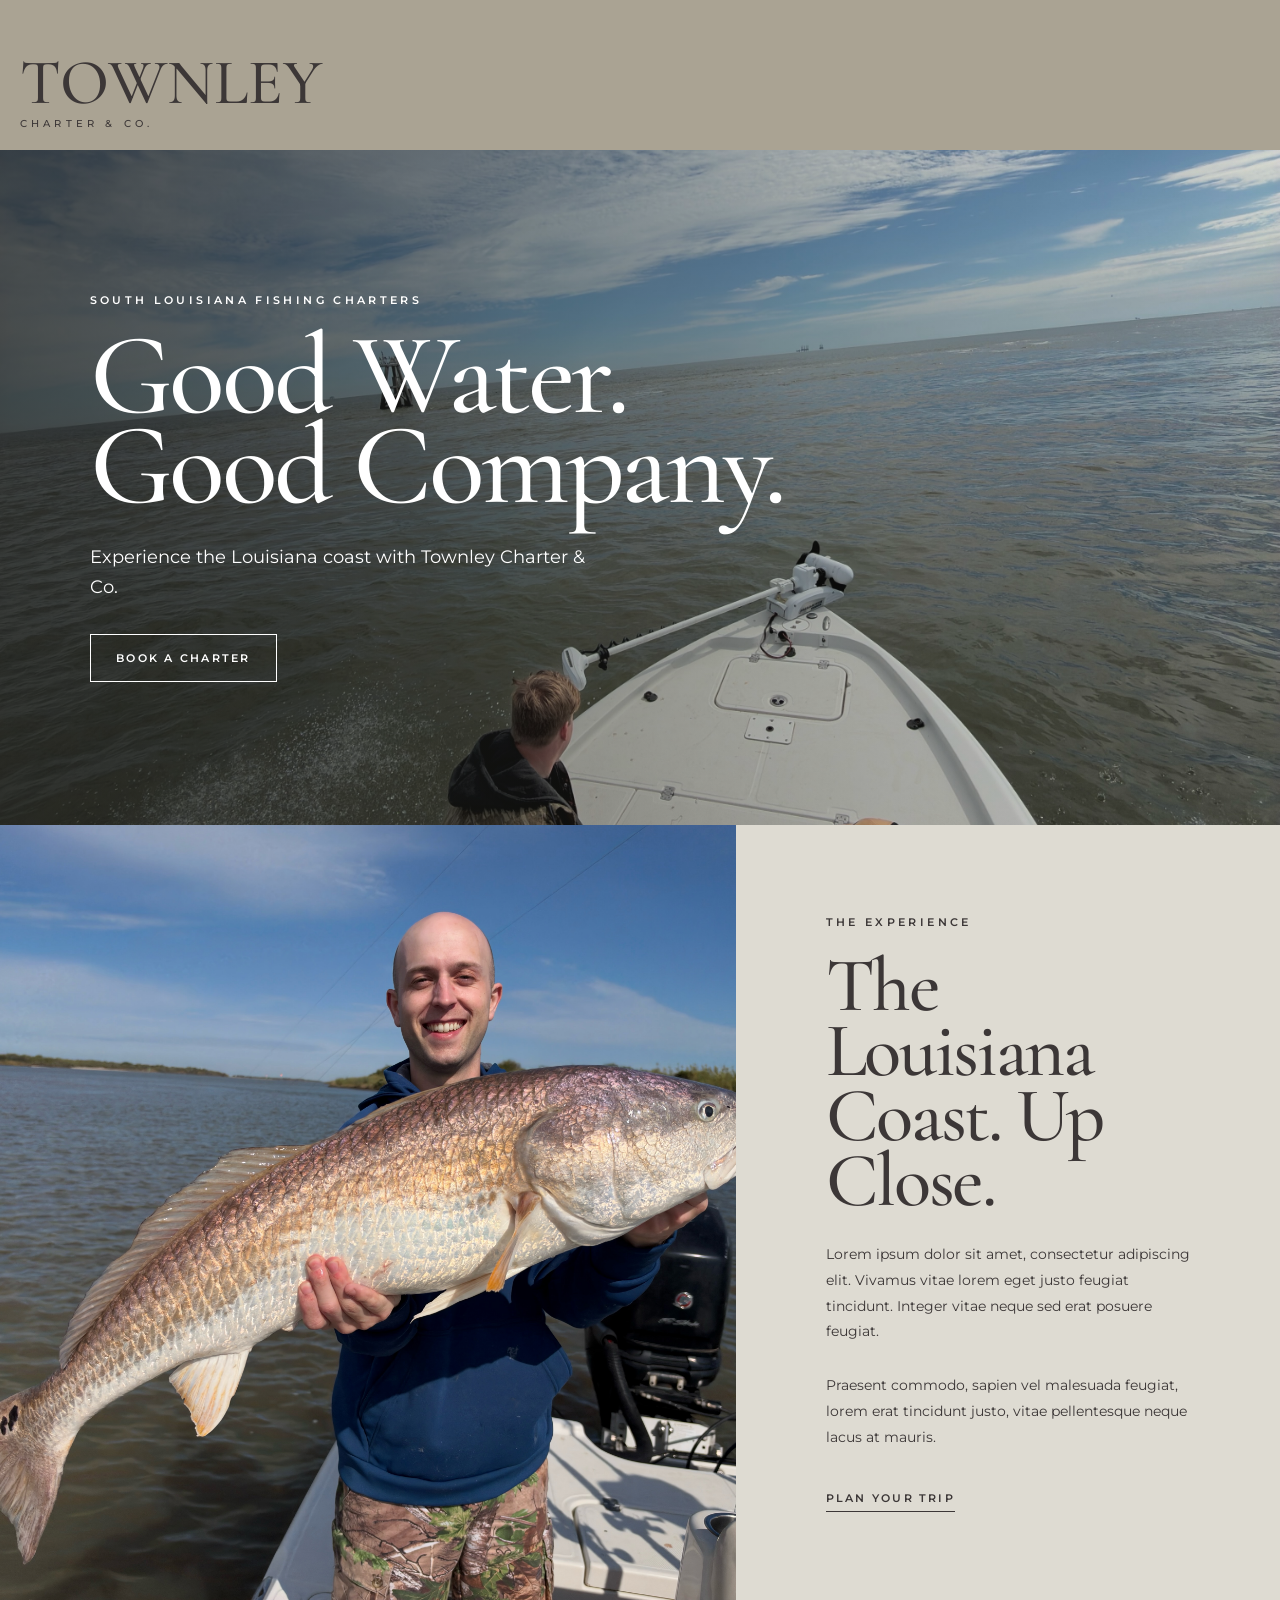
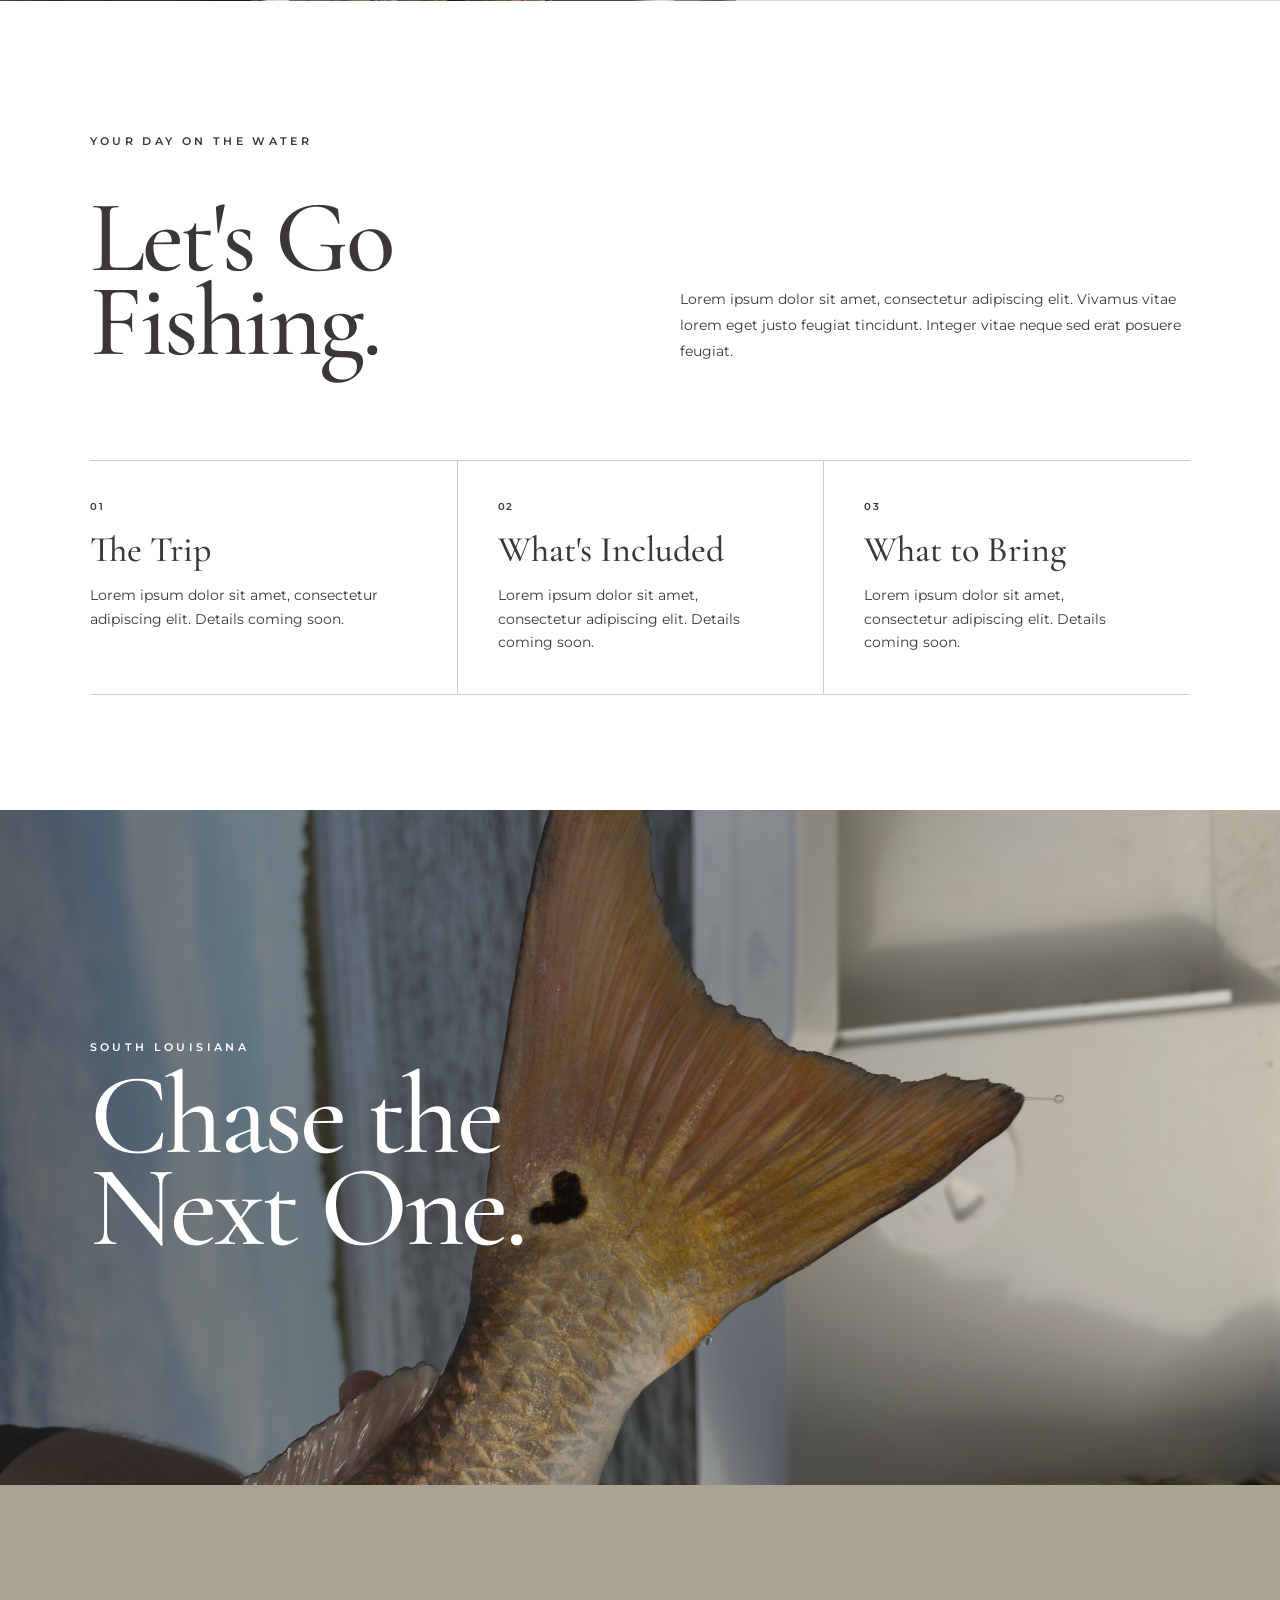
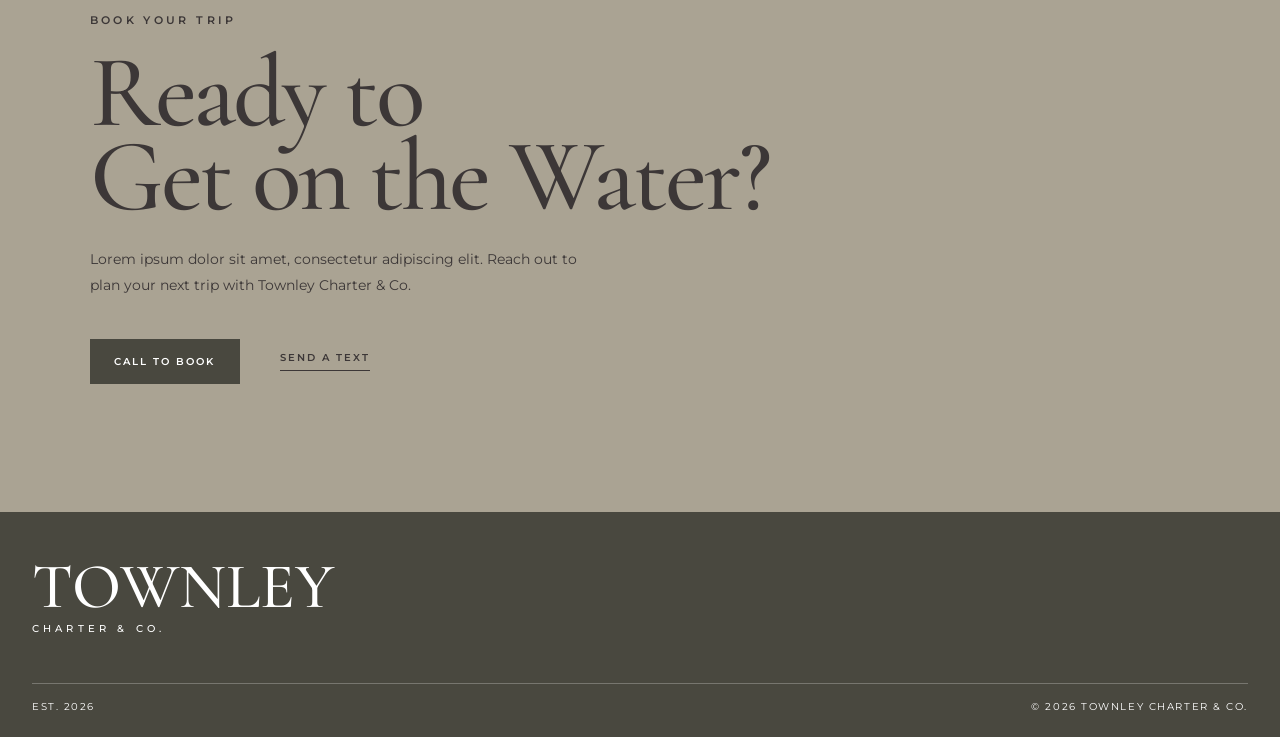
==== index.html @ a5a7e55c "initial commit" ====
<!DOCTYPE html>
<html lang="en">
<head>
    <meta charset="UTF-8">
    <meta name="viewport" content="width=device-width, initial-scale=1.0">

    <link rel="preconnect" href="https://fonts.googleapis.com">
    <link rel="preconnect" href="https://fonts.gstatic.com" crossorigin>

    <link
        href="https://fonts.googleapis.com/css2?family=Cormorant+Garamond:wght@400;500;600&family=Montserrat:wght@400;500;600&display=swap"
        rel="stylesheet"
    >

    <link rel="stylesheet" href="css/style.css">
    <link rel="stylesheet" href="css/mobile.css">

    <link
        rel="stylesheet"
        href="css/desktop.css"
        media="(min-width: 800px)"
    >

    <title>Townley Charters</title>
</head>
<body>
    <header>
    <div class="brand">
        <h1>Townley</h1>
        <p>Charter & Co.</p>
    </div>
</header>
    <main>
        <section id="hero">
            <div class="hero-content">
                <p class="eyebrow">South Louisiana Fishing Charters</p>

                <h2>
                    Good Water.<br>
                    Good Company.
                </h2>

                <p class="hero-text">
                    Experience the Louisiana coast with Townley Charter & Co.
                </p>

                <a href="#contact" class="button">Book a Charter</a>
            </div>
        </section>
        <section id="experience">
            <div class="experience-image">
                <img
                    src="images/aboyandhisfish.JPEG"
                    alt="Large redfish caught aboard a fishing boat"
                >
            </div>

            <div class="experience-content">
                <p class="eyebrow">The Experience</p>

                <h2>
                    The Louisiana<br>
                    Coast. Up Close.
                </h2>

                <p>
                    Lorem ipsum dolor sit amet, consectetur adipiscing elit.
                    Vivamus vitae lorem eget justo feugiat tincidunt. Integer
                    vitae neque sed erat posuere feugiat.
                </p>

                <p>
                    Praesent commodo, sapien vel malesuada feugiat, lorem erat
                    tincidunt justo, vitae pellentesque neque lacus at mauris.
                </p>

                <a href="#contact" class="text-link">
                    Plan Your Trip
                </a>
            </div>
        </section>
        <section id="charter">
            <div class="charter-intro">
                <p class="eyebrow">Your Day on the Water</p>

                <h2>
                    Let's Go<br>
                    Fishing.
                </h2>

                <p>
                    Lorem ipsum dolor sit amet, consectetur adipiscing elit.
                    Vivamus vitae lorem eget justo feugiat tincidunt. Integer
                    vitae neque sed erat posuere feugiat.
                </p>
            </div>

            <div class="charter-details">
                <div class="charter-detail">
                    <span>01</span>
                    <h3>The Trip</h3>
                    <p>
                        Lorem ipsum dolor sit amet, consectetur adipiscing elit.
                        Details coming soon.
                    </p>
                </div>

                <div class="charter-detail">
                    <span>02</span>
                    <h3>What's Included</h3>
                    <p>
                        Lorem ipsum dolor sit amet, consectetur adipiscing elit.
                        Details coming soon.
                    </p>
                </div>

                <div class="charter-detail">
                    <span>03</span>
                    <h3>What to Bring</h3>
                    <p>
                        Lorem ipsum dolor sit amet, consectetur adipiscing elit.
                        Details coming soon.
                    </p>
                </div>
            </div>
        </section>
        <section id="catch">
            <div class="catch-content">
                <p class="eyebrow">South Louisiana</p>

                <h2>
                    Chase the<br>
                    Next One.
                </h2>
            </div>
        </section>
        <section id="contact">
            <div class="contact-content">
                <p class="eyebrow">Book Your Trip</p>

                <h2>
                    Ready to<br>
                    Get on the Water?
                </h2>

                <p>
                    Lorem ipsum dolor sit amet, consectetur adipiscing elit.
                    Reach out to plan your next trip with Townley Charter & Co.
                </p>

                <div class="contact-actions">
                    <a href="tel:+13373683273" class="contact-button">
                        Call to Book
                    </a>

                    <a href="sms:+13373683273" class="contact-link">
                        Send a Text
                    </a>
                </div>
            </div>
        </section>

    </main>
    <footer>
    <div class="footer-brand">
        <h2>Townley</h2>
        <p>Charter & Co.</p>
    </div>

    <div class="footer-bottom">
        <p>Est. 2026</p>
        <p>&copy; 2026 Townley Charter & Co.</p>
    </div>
</footer>
</body>
</html>
---- css/style.css ----
:root {
    --white: #ffffff;
    --black: #3c3737;
    --beige: #aaa393;
    --sand: #dedbd2;
    --brown: #49483f;

    --font-heading: "Cormorant Garamond", serif;
    --font-body: "Montserrat", sans-serif;
}

* {
    margin: 0;
    padding: 0;
    box-sizing: border-box;
}

html {
    scroll-behavior: smooth;
}

body {
    color: var(--black);
    font-family: var(--font-body);

    display: flex;
    flex-direction: column;

    width: 100%;
    min-height: 100vh;
}

h1,
h2,
h3 {
    font-family: var(--font-heading);
}

img {
    display: block;
    max-width: 100%;
}

main {
    flex: 1;
    width: 100%;
}


/* SHARED TYPOGRAPHY */

.eyebrow {
    font-weight: 600;
    text-transform: uppercase;
}

.brand h1,
.footer-brand h2 {
    font-family: var(--font-heading);
    font-weight: 500;
    line-height: 0.85;
    text-transform: uppercase;
}

.brand p,
.footer-brand > p {
    font-family: var(--font-body);
    font-weight: 500;
    text-transform: uppercase;
}


/* SHARED BUTTONS */

.button {
    display: inline-block;

    border: 1px solid var(--white);

    background-color: transparent;
    color: var(--white);

    font-weight: 600;
    text-decoration: none;
    text-transform: uppercase;

    transition:
        background-color 0.2s ease,
        color 0.2s ease,
        transform 0.2s ease;
}

.button:hover {
    background-color: var(--white);
    color: var(--brown);

    transform: translateY(-2px);
}

.text-link {
    display: inline-block;

    border-bottom: 1px solid currentColor;

    color: var(--black);

    font-weight: 600;
    text-decoration: none;
    text-transform: uppercase;

    transition: opacity 0.2s ease;
}

.text-link:hover {
    opacity: 0.55;
}
---- css/mobile.css ----
/* ================================
   HEADER
   ================================ */

header {
    width: 100%;
    height: 120px;

    display: flex;
    align-items: flex-end;
    justify-content: flex-start;

    padding: 1.25rem;

    background-color: var(--beige);
}

.brand h1 {
    font-size: clamp(2.75rem, 14vw, 4rem);
}

.brand p {
    margin-top: 0.4rem;

    font-size: 0.6rem;
    letter-spacing: 0.35em;
}


/* ================================
   HERO
   ================================ */

#hero {
    width: 100%;
    min-height: calc(100svh - 120px);

    display: flex;
    align-items: flex-end;

    padding: 2rem 1.25rem 3rem;

    background:
        linear-gradient(
            0deg,
            rgba(37, 38, 34, 0.78) 0%,
            rgba(37, 38, 34, 0.35) 55%,
            rgba(37, 38, 34, 0.05) 100%
        ),
        url("../images/boatride.JPG");

    background-size: cover;
    background-position: center;

    color: var(--white);
}

.hero-content {
    width: 100%;
    max-width: 38rem;
}

.eyebrow {
    margin-bottom: 1rem;

    font-size: 0.65rem;
    letter-spacing: 0.25em;
}

.hero-content h2 {
    font-size: clamp(3.5rem, 16vw, 5.5rem);
    font-weight: 500;

    line-height: 0.82;
    letter-spacing: -0.03em;
}

.hero-text {
    max-width: 32rem;

    margin-top: 1.5rem;

    font-size: 0.9rem;
    line-height: 1.7;
}

.button {
    margin-top: 1.75rem;

    padding: 1rem 1.4rem;

    font-size: 0.65rem;
    letter-spacing: 0.2em;
}


/* ================================
   EXPERIENCE
   ================================ */

#experience {
    display: grid;
    grid-template-columns: 1fr;

    width: 100%;

    background-color: var(--sand);
}

.experience-image {
    width: 100%;
    height: 60svh;

    min-height: 400px;
    max-height: 650px;

    overflow: hidden;
}

.experience-image img {
    width: 100%;
    height: 100%;

    object-fit: cover;
    object-position: center;
}

.experience-content {
    padding: 4rem 1.25rem 5rem;
}

.experience-content .eyebrow {
    margin-bottom: 1.25rem;
}

.experience-content h2 {
    font-size: clamp(3.2rem, 14vw, 4.75rem);
    font-weight: 500;

    line-height: 0.85;
    letter-spacing: -0.03em;
}

.experience-content > p:not(.eyebrow) {
    max-width: 34rem;

    margin-top: 1.5rem;

    font-size: 0.9rem;
    line-height: 1.8;
}

.text-link {
    margin-top: 2rem;
    padding-bottom: 0.35rem;

    font-size: 0.65rem;
    letter-spacing: 0.2em;
}


/* ================================
   FOOTER
   ================================ */

footer {
    width: 100%;

    padding: 3rem 1.25rem 1.5rem;

    background-color: var(--brown);
    color: var(--white);
}

.footer-brand {
    margin-bottom: 3rem;
}

.footer-brand h2 {
    font-size: clamp(2.75rem, 14vw, 4rem);
}

.footer-brand > p {
    margin-top: 0.5rem;

    font-size: 0.6rem;
    letter-spacing: 0.35em;
}

.footer-bottom {
    display: flex;
    flex-direction: column;
    align-items: flex-start;

    gap: 0.75rem;

    padding-top: 1rem;

    border-top: 1px solid rgba(255, 255, 255, 0.25);

    font-size: 0.6rem;
    letter-spacing: 0.15em;
    text-transform: uppercase;
}


/* ================================
   CHARTER
   ================================ */

#charter {
    width: 100%;

    padding: 5rem 1.25rem;

    background-color: var(--white);
}

.charter-intro {
    margin-bottom: 4rem;
}

.charter-intro h2 {
    font-size: clamp(3.75rem, 16vw, 5.5rem);
    font-weight: 500;

    line-height: 0.82;
    letter-spacing: -0.03em;
}

.charter-intro > p:not(.eyebrow) {
    max-width: 34rem;

    margin-top: 1.75rem;

    font-size: 0.9rem;
    line-height: 1.8;
}

.charter-details {
    border-top: 1px solid rgba(60, 55, 55, 0.25);
}

.charter-detail {
    padding: 2rem 0;

    border-bottom: 1px solid rgba(60, 55, 55, 0.25);
}

.charter-detail span {
    display: block;

    margin-bottom: 1.25rem;

    font-size: 0.6rem;
    font-weight: 600;
    letter-spacing: 0.2em;
}

.charter-detail h3 {
    font-size: 2.25rem;
    font-weight: 500;
    line-height: 1;
}

.charter-detail p {
    max-width: 32rem;

    margin-top: 1rem;

    font-size: 0.85rem;
    line-height: 1.7;
}

/* ================================
   CATCH
   ================================ */

#catch {
    position: relative;

    width: 100%;
    min-height: 80svh;

    display: flex;
    align-items: flex-end;

    padding: 3rem 1.25rem;

    background:
        linear-gradient(
            0deg,
            rgba(37, 38, 34, 0.75) 0%,
            rgba(37, 38, 34, 0.25) 55%,
            rgba(37, 38, 34, 0.05) 100%
        ),
        url("../images/fishtail.png");

    background-size: cover;
    background-position: center;

    color: var(--white);
}

.catch-content {
    position: relative;
    z-index: 1;

    width: 100%;
}

.catch-content .eyebrow {
    margin-bottom: 1rem;
}

.catch-content h2 {
    font-size: clamp(3.75rem, 17vw, 5.5rem);
    font-weight: 500;

    line-height: 0.8;
    letter-spacing: -0.03em;
}


/* ================================
   CONTACT
   ================================ */

#contact {
    width: 100%;

    padding: 6rem 1.25rem;

    background-color: var(--beige);
}

.contact-content {
    max-width: 38rem;
}

.contact-content h2 {
    font-size: clamp(3.75rem, 16vw, 5.5rem);
    font-weight: 500;

    line-height: 0.82;
    letter-spacing: -0.03em;
}

.contact-content > p:not(.eyebrow) {
    max-width: 32rem;

    margin-top: 1.75rem;

    font-size: 0.9rem;
    line-height: 1.8;
}

.contact-actions {
    display: flex;
    flex-direction: column;
    align-items: flex-start;

    gap: 1.5rem;

    margin-top: 2.5rem;
}

.contact-button {
    display: inline-block;

    padding: 1rem 1.5rem;

    background-color: var(--brown);
    color: var(--white);

    font-size: 0.65rem;
    font-weight: 600;
    letter-spacing: 0.2em;

    text-decoration: none;
    text-transform: uppercase;
}

.contact-link {
    padding-bottom: 0.35rem;

    border-bottom: 1px solid currentColor;

    color: var(--black);

    font-size: 0.65rem;
    font-weight: 600;
    letter-spacing: 0.2em;

    text-decoration: none;
    text-transform: uppercase;
}
---- css/desktop.css ----
/* ================================
   HEADER
   ================================ */

header {
    height: 150px;
    padding: 20px;
}

.brand h1 {
    font-size: clamp(3rem, 5vw, 4.5rem);
}

.brand p {
    font-size: 0.65rem;
    letter-spacing: 0.4em;
}


/* ================================
   HERO
   ================================ */

#hero {
    min-height: 75vh;

    align-items: center;

    padding:
        clamp(3rem, 8vw, 8rem)
        clamp(1.5rem, 7vw, 7rem);

    background:
        linear-gradient(
            90deg,
            rgba(37, 38, 34, 0.68) 0%,
            rgba(37, 38, 34, 0.38) 45%,
            rgba(37, 38, 34, 0.08) 100%
        ),
        url("../images/boatride.JPG");

    background-size: cover;
    background-position: center 55%;
}

.hero-content {
    max-width: 850px;
}

.eyebrow {
    margin-bottom: 1.5rem;

    font-size: 0.7rem;
    letter-spacing: 0.3em;
}

.hero-content h2 {
    max-width: 850px;

    font-size: clamp(4rem, 9vw, 8rem);
    line-height: 0.78;
}

.hero-text {
    max-width: 500px;

    margin-top: 2rem;

    font-size: clamp(0.9rem, 1.5vw, 1.1rem);
}

.button {
    margin-top: 2rem;

    padding: 1rem 1.6rem;

    font-size: 0.7rem;
}


/* ================================
   EXPERIENCE
   ================================ */

#experience {
    grid-template-columns: 1.15fr 0.85fr;

    min-height: 650px;
}

.experience-image {
    height: auto;
    min-height: 650px;
    max-height: none;
}

.experience-content {
    display: flex;
    flex-direction: column;
    justify-content: center;
    align-items: flex-start;

    padding: clamp(3rem, 7vw, 7rem);
}

.experience-content .eyebrow {
    margin-bottom: 1.5rem;
}

.experience-content h2 {
    font-size: clamp(3.5rem, 6vw, 6rem);
}

.experience-content > p:not(.eyebrow) {
    max-width: 500px;

    margin-top: 1.75rem;

    font-size: 0.9rem;
}

.text-link {
    margin-top: 2.5rem;

    font-size: 0.7rem;
}


/* ================================
   FOOTER
   ================================ */

footer {
    padding: 3rem 2rem 1.5rem;
}

.footer-brand h2 {
    font-size: clamp(2.5rem, 5vw, 4rem);
}

.footer-brand > p {
    font-size: 0.65rem;
    letter-spacing: 0.4em;
}

.footer-bottom {
    flex-direction: row;
    justify-content: space-between;
    align-items: center;

    font-size: 0.65rem;
}


/* ================================
   CHARTER
   ================================ */

#charter {
    padding:
        clamp(5rem, 9vw, 9rem)
        clamp(3rem, 7vw, 7rem);
}

.charter-intro {
    display: grid;
    grid-template-columns: 1fr 1fr;
    gap: 5rem;

    align-items: end;

    margin-bottom: 6rem;
}

.charter-intro .eyebrow {
    grid-column: 1 / -1;
    margin-bottom: -2rem;
}

.charter-intro h2 {
    font-size: clamp(5rem, 8vw, 8rem);
}

.charter-intro > p:not(.eyebrow) {
    margin-top: 0;
}

.charter-details {
    display: grid;
    grid-template-columns: repeat(3, 1fr);
}

.charter-detail {
    padding: 2.5rem;
    border-bottom: 1px solid rgba(60, 55, 55, 0.25);
}

.charter-detail:first-child {
    padding-left: 0;
}

.charter-detail + .charter-detail {
    border-left: 1px solid rgba(60, 55, 55, 0.25);
}


/* ================================
   CATCH
   ================================ */

#catch {
    min-height: 75vh;

    align-items: center;

    padding:
        clamp(4rem, 8vw, 8rem)
        clamp(3rem, 7vw, 7rem);

    background:
        linear-gradient(
            90deg,
            rgba(37, 38, 34, 0.65) 0%,
            rgba(37, 38, 34, 0.25) 50%,
            rgba(37, 38, 34, 0.05) 100%
        ),
        url("../images/fishtail.png");

    background-size: cover;
    background-position: center;
}

.catch-content {
    max-width: 900px;
}

.catch-content h2 {
    font-size: clamp(5rem, 9vw, 8rem);
}


/* ================================
   CONTACT
   ================================ */

#contact {
    padding:
       clamp(6rem, 10vw, 10rem)
        clamp(3rem, 7vw, 7rem);
}

.contact-content {
    max-width: 900px;
}

.contact-content h2 {
    font-size: clamp(5rem, 8vw, 8rem);
}

.contact-actions {
    flex-direction: row;
    align-items: center;

    gap: 2.5rem;
}
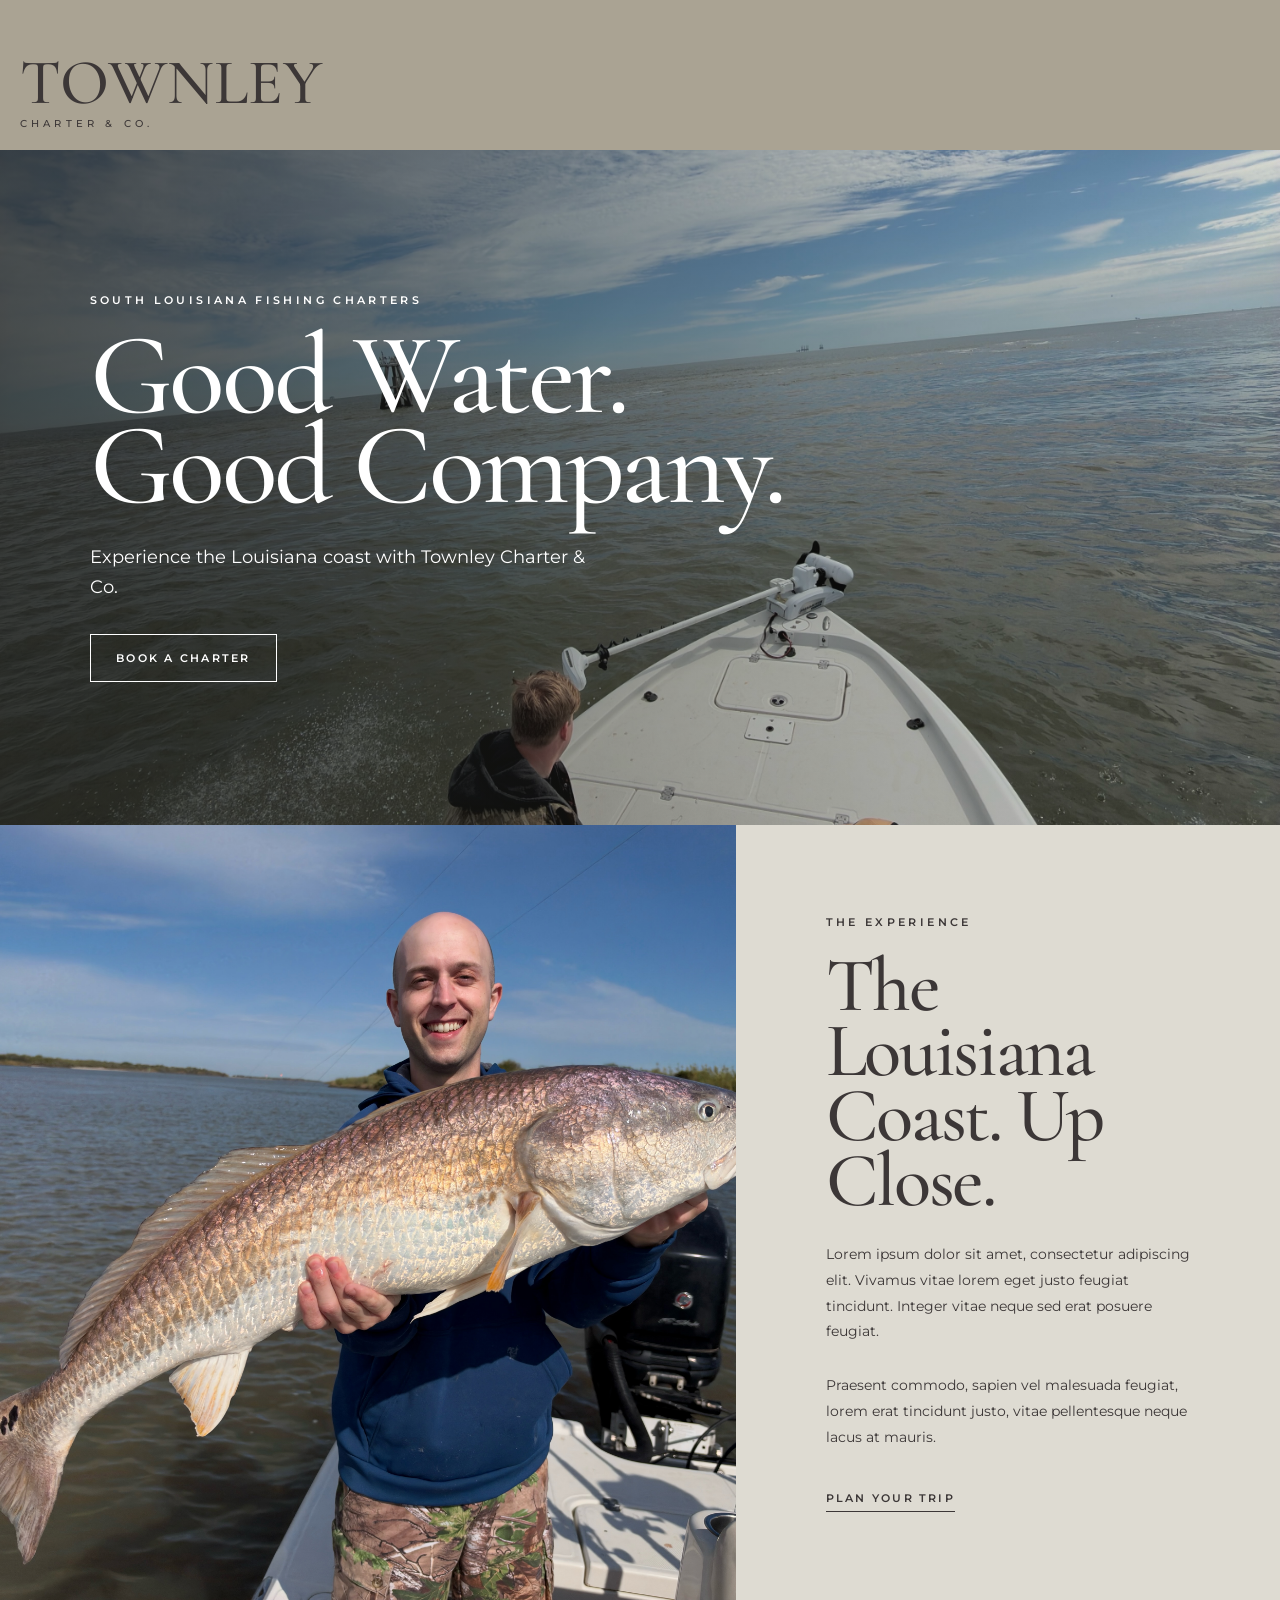
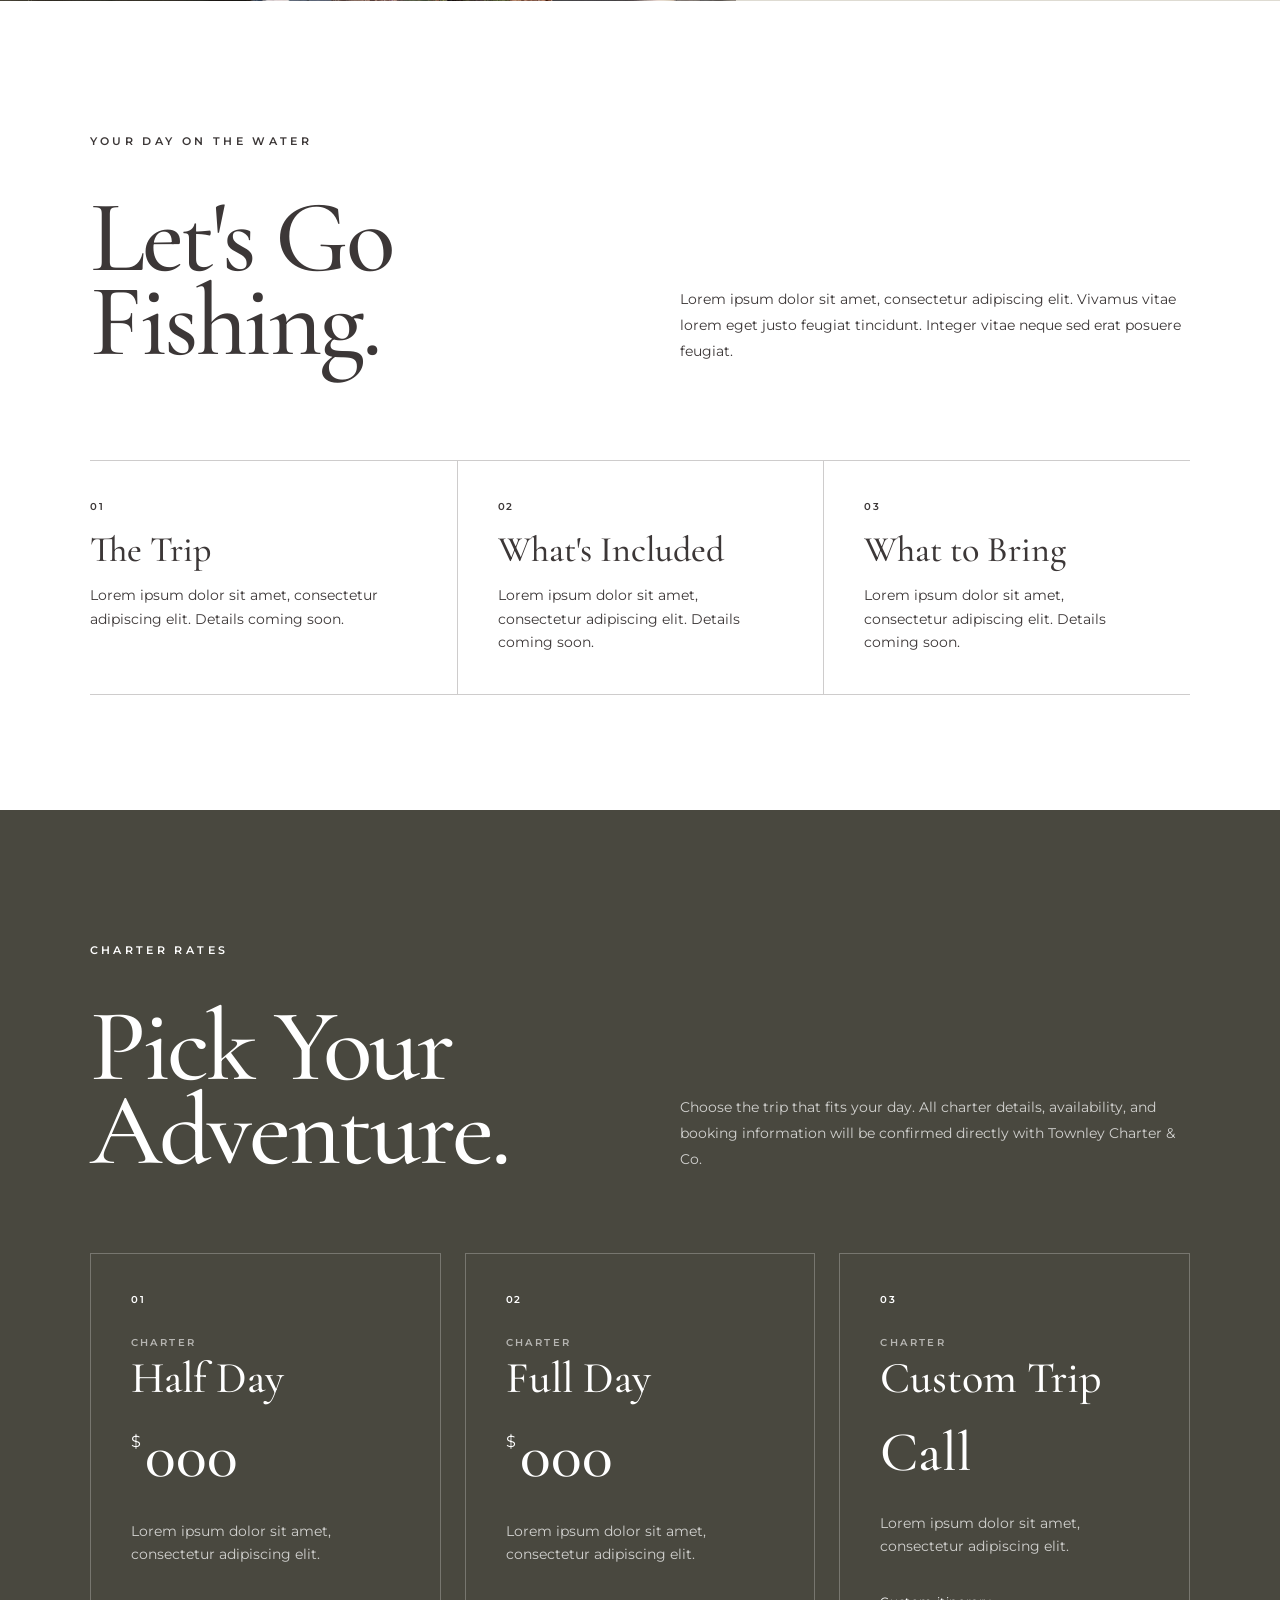
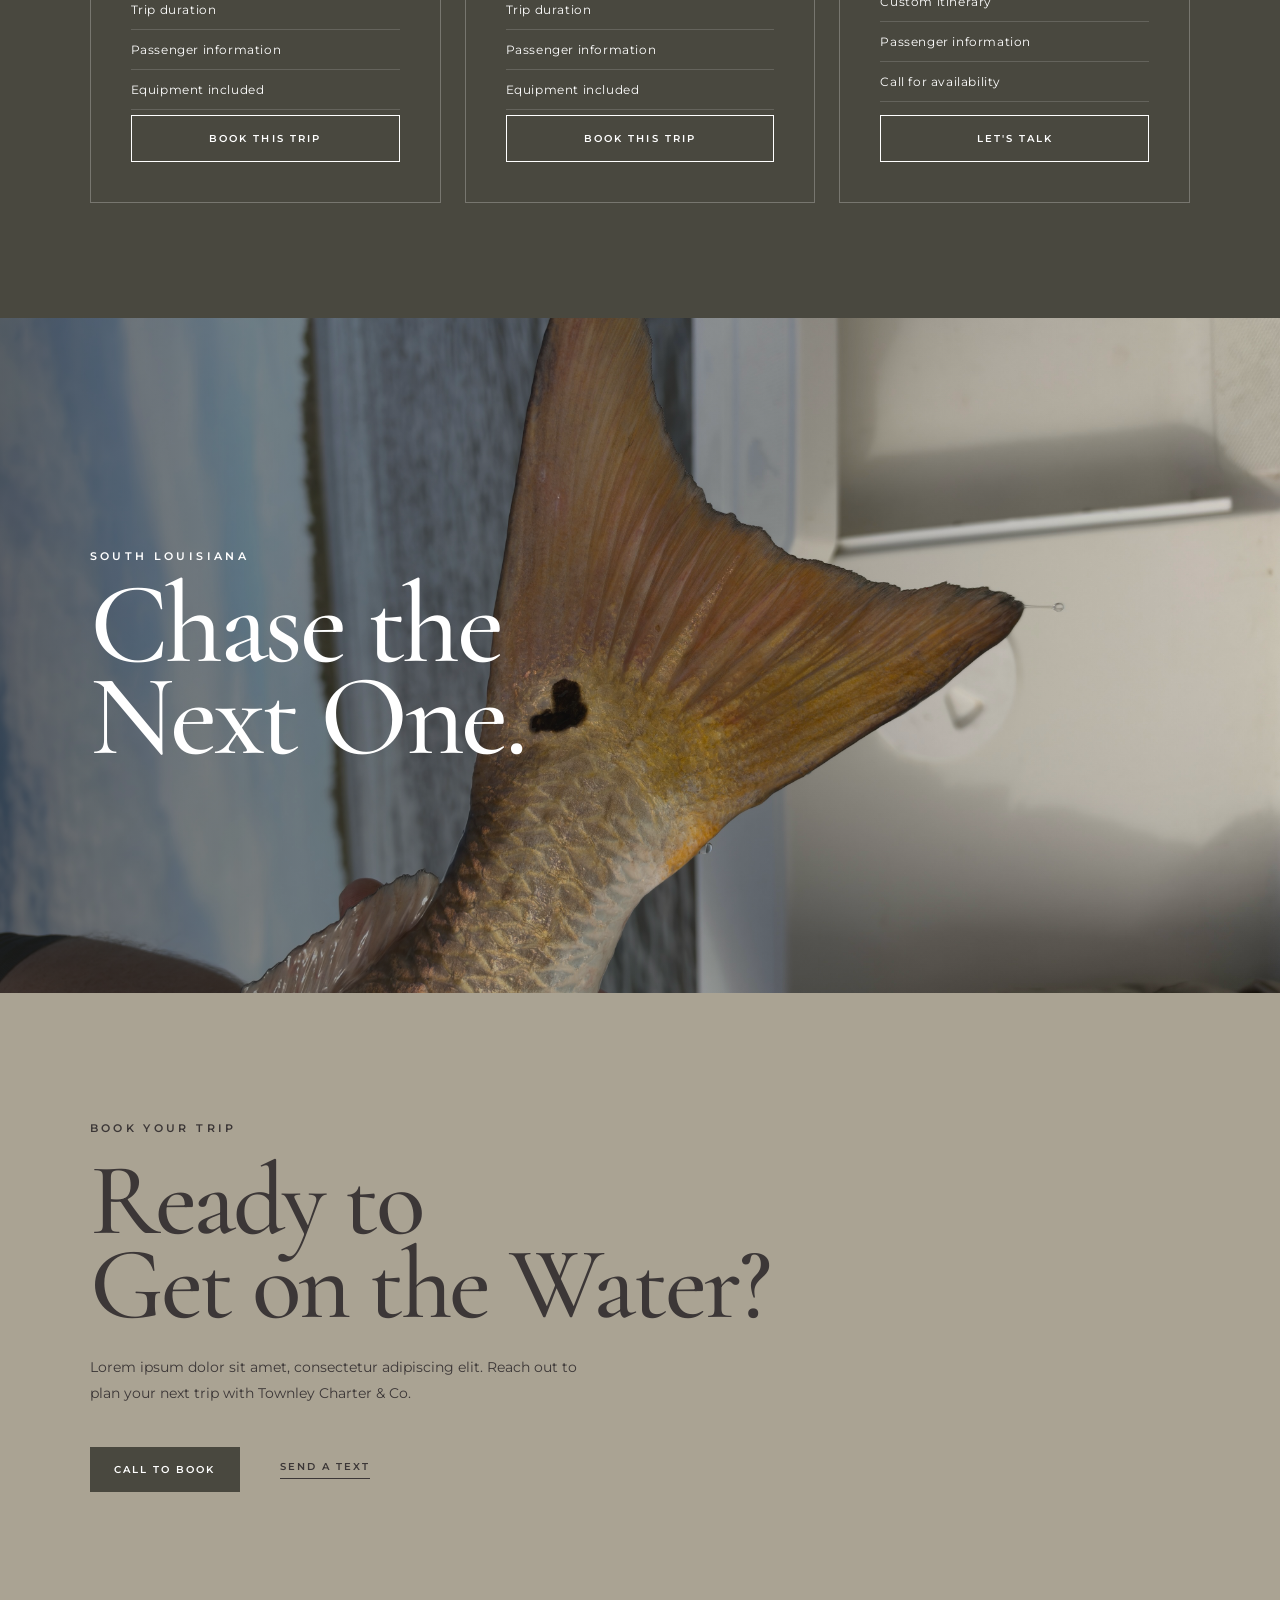
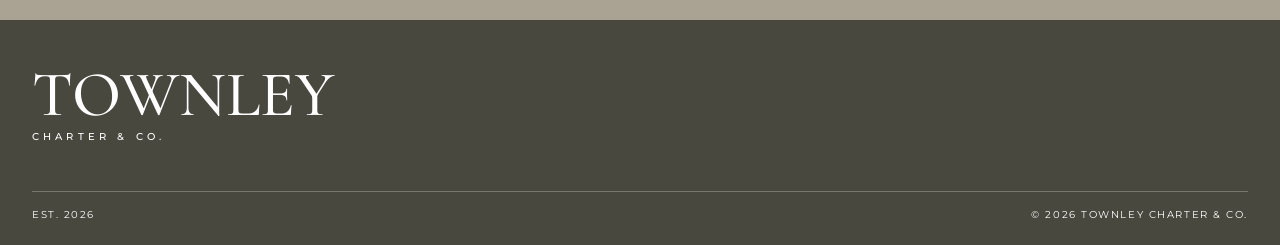
==== commit 6992d56c: "added pricing cards" ====
--- a/index.html
+++ b/index.html
@@ -124,6 +124,112 @@
                 </div>
             </div>
         </section>
+        <section id="pricing">
+            <div class="pricing-header">
+                <p class="eyebrow">Charter Rates</p>
+
+                <h2>
+                    Pick Your<br>
+                    Adventure.
+                </h2>
+
+                <p>
+                    Choose the trip that fits your day. All charter details,
+                    availability, and booking information will be confirmed
+                    directly with Townley Charter & Co.
+                </p>
+            </div>
+
+            <div class="pricing-grid">
+
+                <article class="price-card">
+                    <div class="price-card-top">
+                        <span class="price-number">01</span>
+                        <p class="price-label">Charter</p>
+
+                        <h3>Half Day</h3>
+
+                        <div class="price">
+                            <span class="price-dollar">$</span>
+                            <span class="price-amount">000</span>
+                        </div>
+                    </div>
+
+                    <div class="price-details">
+                        <p>Lorem ipsum dolor sit amet, consectetur adipiscing elit.</p>
+
+                        <ul>
+                            <li>Trip duration</li>
+                            <li>Passenger information</li>
+                            <li>Equipment included</li>
+                        </ul>
+
+                        <a href="#contact" class="price-button">
+                            Book This Trip
+                        </a>
+                    </div>
+                </article>
+
+
+                <article class="price-card featured">
+                    <div class="price-card-top">
+                        <span class="price-number">02</span>
+                        <p class="price-label">Charter</p>
+
+                        <h3>Full Day</h3>
+
+                        <div class="price">
+                            <span class="price-dollar">$</span>
+                            <span class="price-amount">000</span>
+                        </div>
+                    </div>
+
+                    <div class="price-details">
+                        <p>Lorem ipsum dolor sit amet, consectetur adipiscing elit.</p>
+
+                        <ul>
+                            <li>Trip duration</li>
+                            <li>Passenger information</li>
+                            <li>Equipment included</li>
+                        </ul>
+
+                        <a href="#contact" class="price-button">
+                            Book This Trip
+                        </a>
+                    </div>
+                </article>
+
+
+                <article class="price-card">
+                    <div class="price-card-top">
+                        <span class="price-number">03</span>
+                        <p class="price-label">Charter</p>
+
+                        <h3>Custom Trip</h3>
+
+                        <div class="price">
+                            <span class="price-amount price-text">Call</span>
+                        </div>
+                    </div>
+
+                    <div class="price-details">
+                        <p>Lorem ipsum dolor sit amet, consectetur adipiscing elit.</p>
+
+                        <ul>
+                            <li>Custom itinerary</li>
+                            <li>Passenger information</li>
+                            <li>Call for availability</li>
+                        </ul>
+
+                        <a href="#contact" class="price-button">
+                            Let's Talk
+                        </a>
+                    </div>
+                </article>
+
+            </div>
+        </section>
+        
         <section id="catch">
             <div class="catch-content">
                 <p class="eyebrow">South Louisiana</p>
--- a/css/mobile.css
+++ b/css/mobile.css
@@ -394,4 +394,174 @@
 
     text-decoration: none;
     text-transform: uppercase;
+}
+
+
+/* ================================
+   PRICING
+   ================================ */
+
+#pricing {
+    width: 100%;
+    padding: 5rem 1.25rem;
+
+    background-color: var(--brown);
+    color: var(--white);
+}
+
+.pricing-header {
+    margin-bottom: 3rem;
+}
+
+.pricing-header h2 {
+    font-size: clamp(3.5rem, 16vw, 5.5rem);
+    font-weight: 500;
+
+    line-height: 0.82;
+    letter-spacing: -0.03em;
+}
+
+.pricing-header > p:not(.eyebrow) {
+    max-width: 34rem;
+
+    margin-top: 1.5rem;
+
+    font-size: 0.9rem;
+    line-height: 1.8;
+
+    color: rgba(255, 255, 255, 0.75);
+}
+
+
+/* GRID */
+
+.pricing-grid {
+    display: grid;
+    grid-template-columns: 1fr;
+
+    gap: 1rem;
+}
+
+
+/* CARD */
+
+.price-card {
+    display: flex;
+    flex-direction: column;
+
+    padding: 2rem;
+
+    border: 1px solid rgba(255, 255, 255, 0.25);
+}
+
+.price-number {
+    display: block;
+
+    margin-bottom: 2rem;
+
+    font-size: 0.6rem;
+    font-weight: 600;
+    letter-spacing: 0.2em;
+}
+
+.price-label {
+    margin-bottom: 0.5rem;
+
+    font-size: 0.6rem;
+    font-weight: 600;
+    letter-spacing: 0.25em;
+
+    text-transform: uppercase;
+
+    color: rgba(255, 255, 255, 0.6);
+}
+
+.price-card h3 {
+    font-size: 2.75rem;
+    font-weight: 500;
+    line-height: 1;
+}
+
+
+/* PRICE */
+
+.price {
+    display: flex;
+    align-items: flex-start;
+
+    margin-top: 1.5rem;
+}
+
+.price-dollar {
+    margin-top: 0.5rem;
+    margin-right: 0.25rem;
+
+    font-size: 1rem;
+}
+
+.price-amount {
+    font-family: var(--font-heading);
+    font-size: 4rem;
+    font-weight: 500;
+    line-height: 1;
+}
+
+.price-text {
+    font-size: 3.5rem;
+}
+
+
+/* DESCRIPTION */
+
+.price-details {
+    margin-top: 2rem;
+}
+
+.price-details > p {
+    font-size: 0.85rem;
+    line-height: 1.7;
+
+    color: rgba(255, 255, 255, 0.75);
+}
+
+.price-details ul {
+    margin-top: 1.5rem;
+
+    list-style: none;
+}
+
+.price-details li {
+    padding: 0.75rem 0;
+
+    border-bottom: 1px solid rgba(255, 255, 255, 0.15);
+
+    font-size: 0.75rem;
+    letter-spacing: 0.05em;
+}
+
+
+/* BUTTON */
+
+.price-button {
+    display: block;
+
+    margin-top: 2rem;
+    padding: 1rem;
+
+    border: 1px solid var(--white);
+
+    color: var(--white);
+
+    font-size: 0.65rem;
+    font-weight: 600;
+    letter-spacing: 0.2em;
+
+    text-align: center;
+    text-decoration: none;
+    text-transform: uppercase;
+}
+
+.price-button:hover {
+    background-color: var(--white);
+    color: var(--brown);
 }
--- a/css/desktop.css
+++ b/css/desktop.css
@@ -262,4 +262,64 @@
     align-items: center;
 
     gap: 2.5rem;
+}
+
+
+
+/* ================================
+   PRICING
+   ================================ */
+
+#pricing {
+    padding:
+        clamp(6rem, 9vw, 9rem)
+        clamp(3rem, 7vw, 7rem);
+}
+
+.pricing-header {
+    display: grid;
+    grid-template-columns: 1fr 1fr;
+
+    gap: 5rem;
+    align-items: end;
+
+    margin-bottom: 5rem;
+}
+
+.pricing-header .eyebrow {
+    grid-column: 1 / -1;
+
+    margin-bottom: -2rem;
+}
+
+.pricing-header h2 {
+    font-size: clamp(5rem, 8vw, 8rem);
+}
+
+.pricing-header > p:not(.eyebrow) {
+    margin-top: 0;
+}
+
+.pricing-grid {
+    grid-template-columns: repeat(3, 1fr);
+
+    gap: 1.5rem;
+}
+
+.price-card {
+    min-height: 550px;
+
+    padding: 2.5rem;
+}
+
+.price-details {
+    display: flex;
+    flex-direction: column;
+
+    flex: 1;
+}
+
+.price-button {
+    margin-top: auto;
+    padding: 1rem 1.5rem;
 }
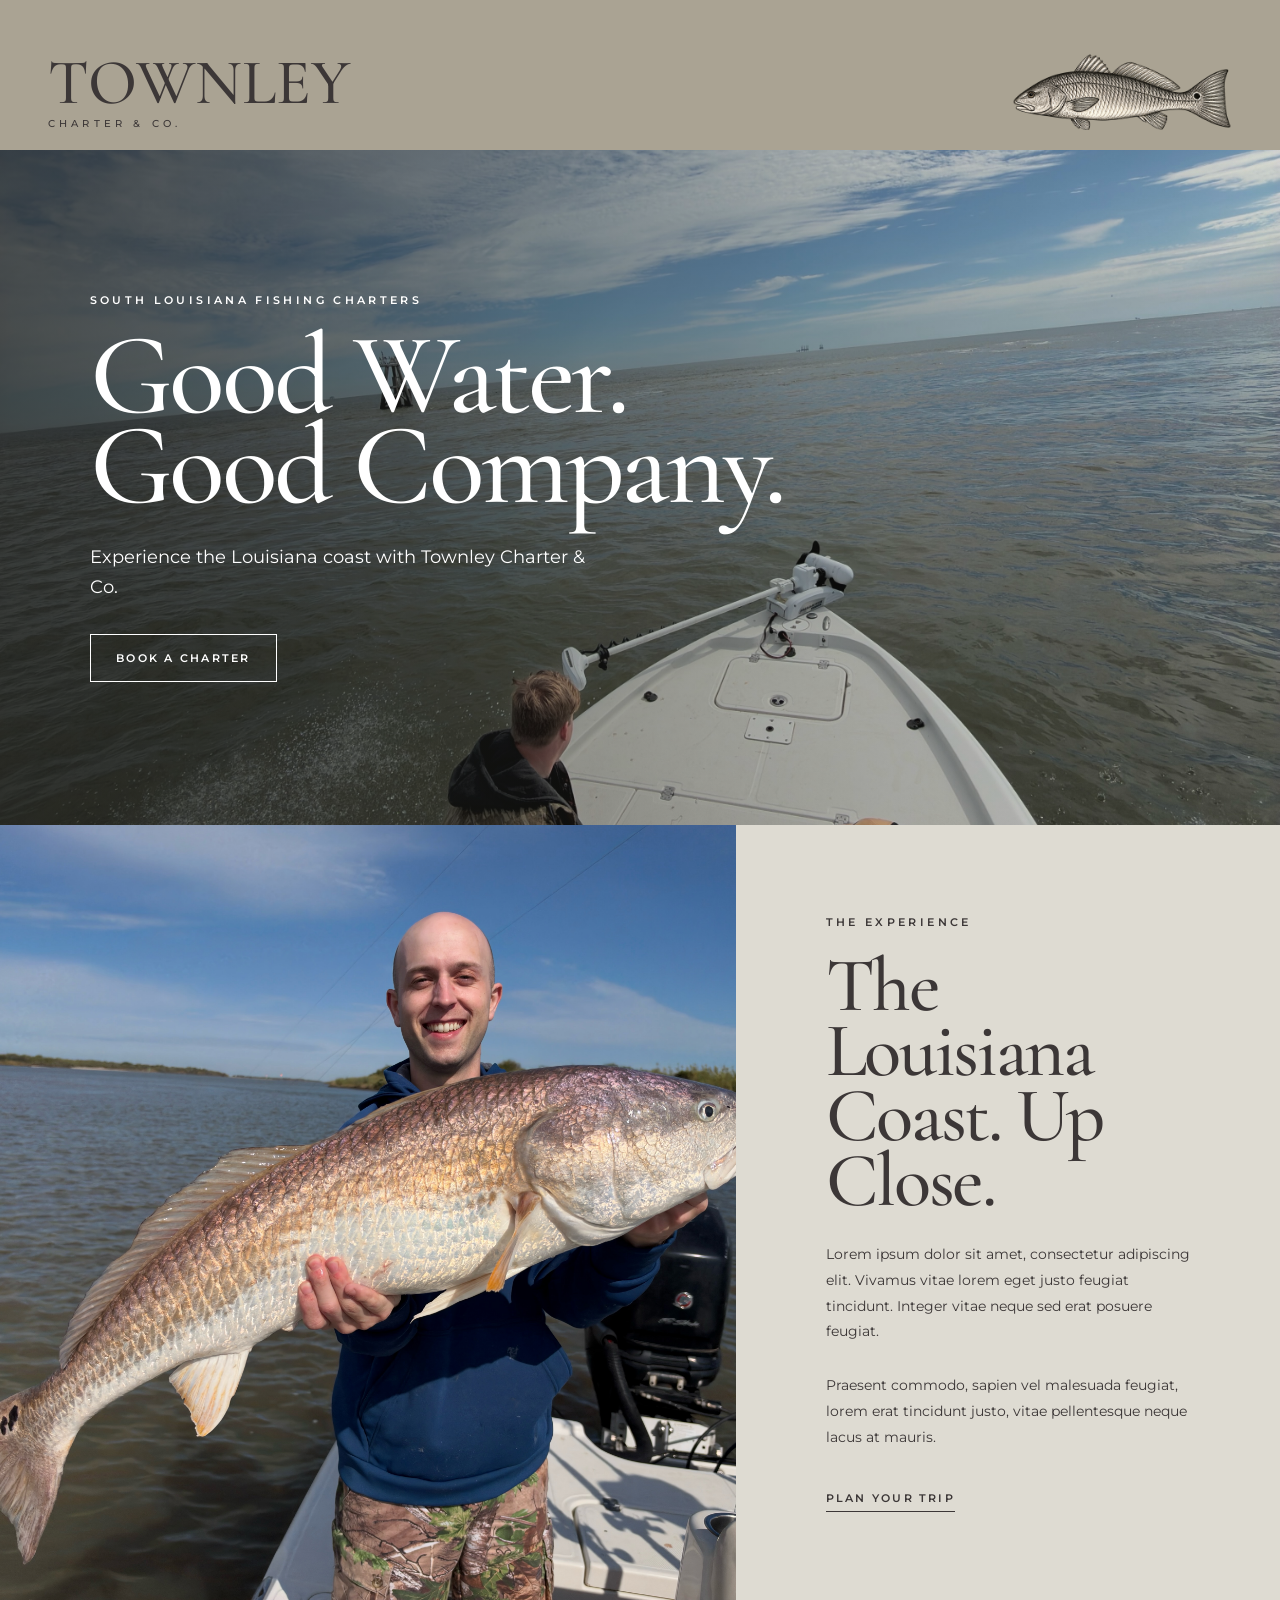
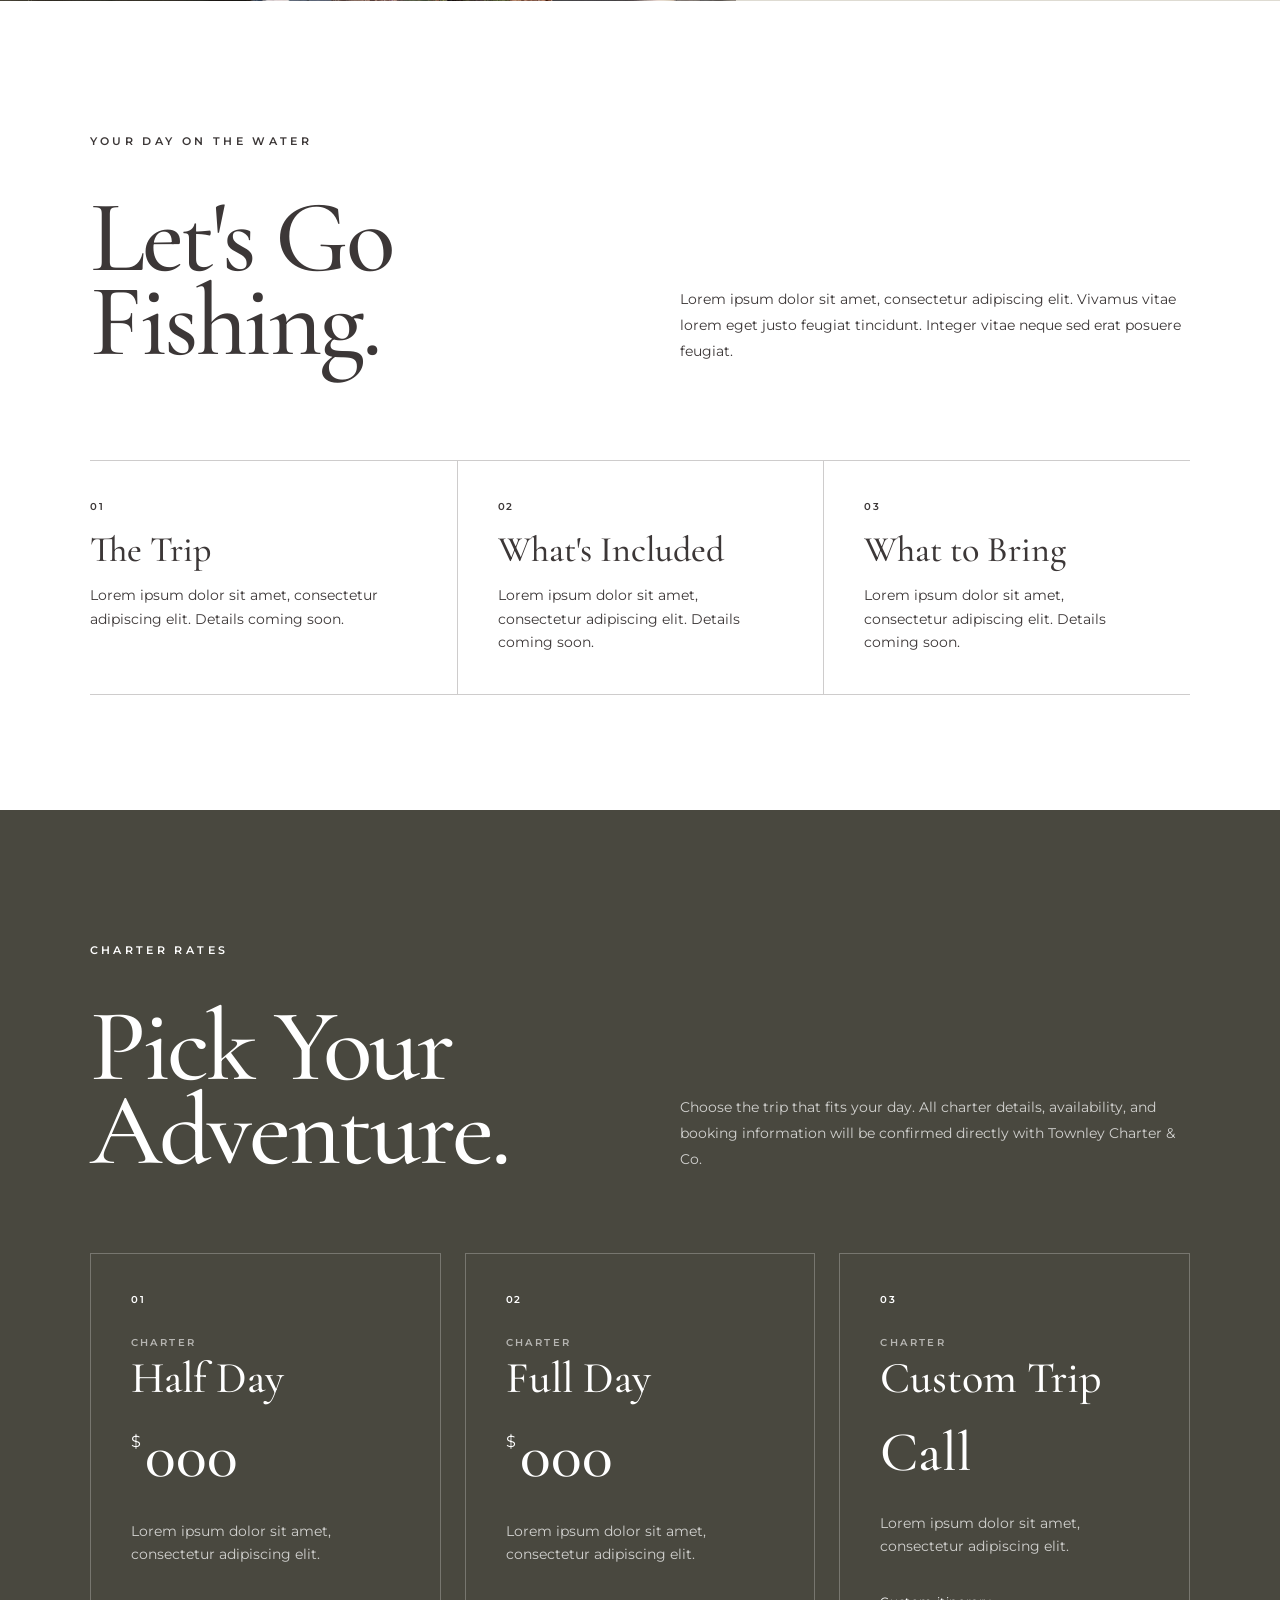
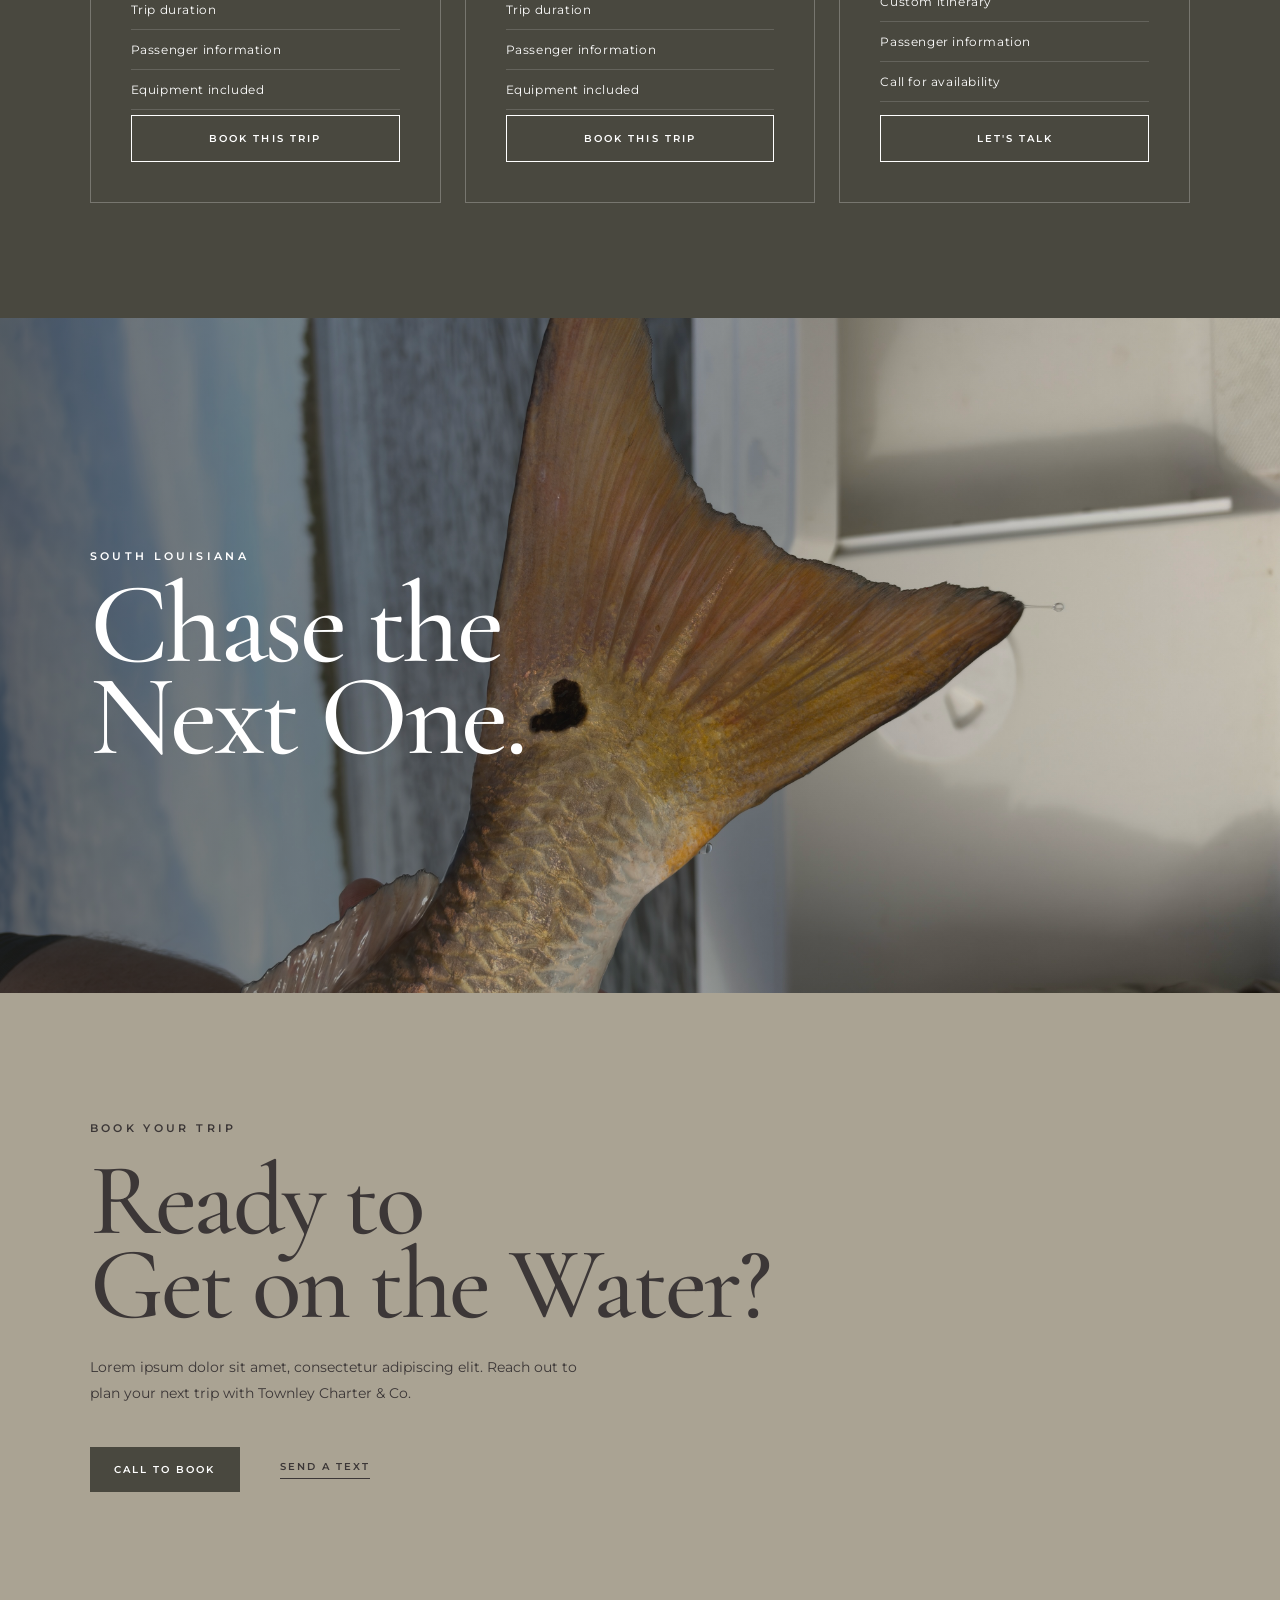
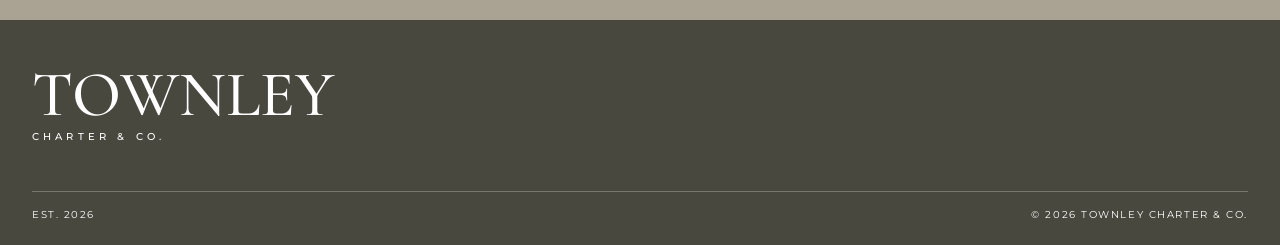
==== commit 947452e0: "added image to header" ====
--- a/index.html
+++ b/index.html
@@ -25,11 +25,17 @@
 </head>
 <body>
     <header>
-    <div class="brand">
-        <h1>Townley</h1>
-        <p>Charter & Co.</p>
-    </div>
-</header>
+        <div class="brand">
+            <h1>Townley</h1>
+            <p>Charter & Co.</p>
+        </div>
+
+        <img
+            src="images/Fishtransparent.PNG"
+            alt=""
+            class="header-fish"
+        >
+    </header>
     <main>
         <section id="hero">
             <div class="hero-content">
@@ -268,15 +274,15 @@
 
     </main>
     <footer>
-    <div class="footer-brand">
-        <h2>Townley</h2>
-        <p>Charter & Co.</p>
-    </div>
-
-    <div class="footer-bottom">
-        <p>Est. 2026</p>
-        <p>&copy; 2026 Townley Charter & Co.</p>
-    </div>
-</footer>
+        <div class="footer-brand">
+            <h2>Townley</h2>
+            <p>Charter & Co.</p>
+        </div>
+
+        <div class="footer-bottom">
+            <p>Est. 2026</p>
+            <p>&copy; 2026 Townley Charter & Co.</p>
+        </div>
+    </footer>
 </body>
 </html>
--- a/css/mobile.css
+++ b/css/mobile.css
@@ -8,15 +8,28 @@
 
     display: flex;
     align-items: flex-end;
-    justify-content: flex-start;
-
+    justify-content: space-between;
+
+    gap: 1rem;
     padding: 1.25rem;
 
     background-color: var(--beige);
 }
 
+.header-fish {
+    width: 42%;
+    max-width: 150px;
+    height: auto;
+
+    flex-shrink: 0;
+}
+
+.brand {
+    min-width: 0;
+}
+
 .brand h1 {
-    font-size: clamp(2.75rem, 14vw, 4rem);
+    font-size: clamp(2.5rem, 12vw, 3.75rem);
 }
 
 .brand p {
--- a/css/desktop.css
+++ b/css/desktop.css
@@ -4,7 +4,17 @@
 
 header {
     height: 150px;
-    padding: 20px;
+    padding: 20px 3rem;
+}
+
+.header-fish {
+    width: 220px;
+    max-width: none;
+}
+
+.header-logo {
+    width: 110px;
+    height: 110px;
 }
 
 .brand h1 {
@@ -152,6 +162,7 @@
 }
 
 
+
 /* ================================
    CHARTER
    ================================ */
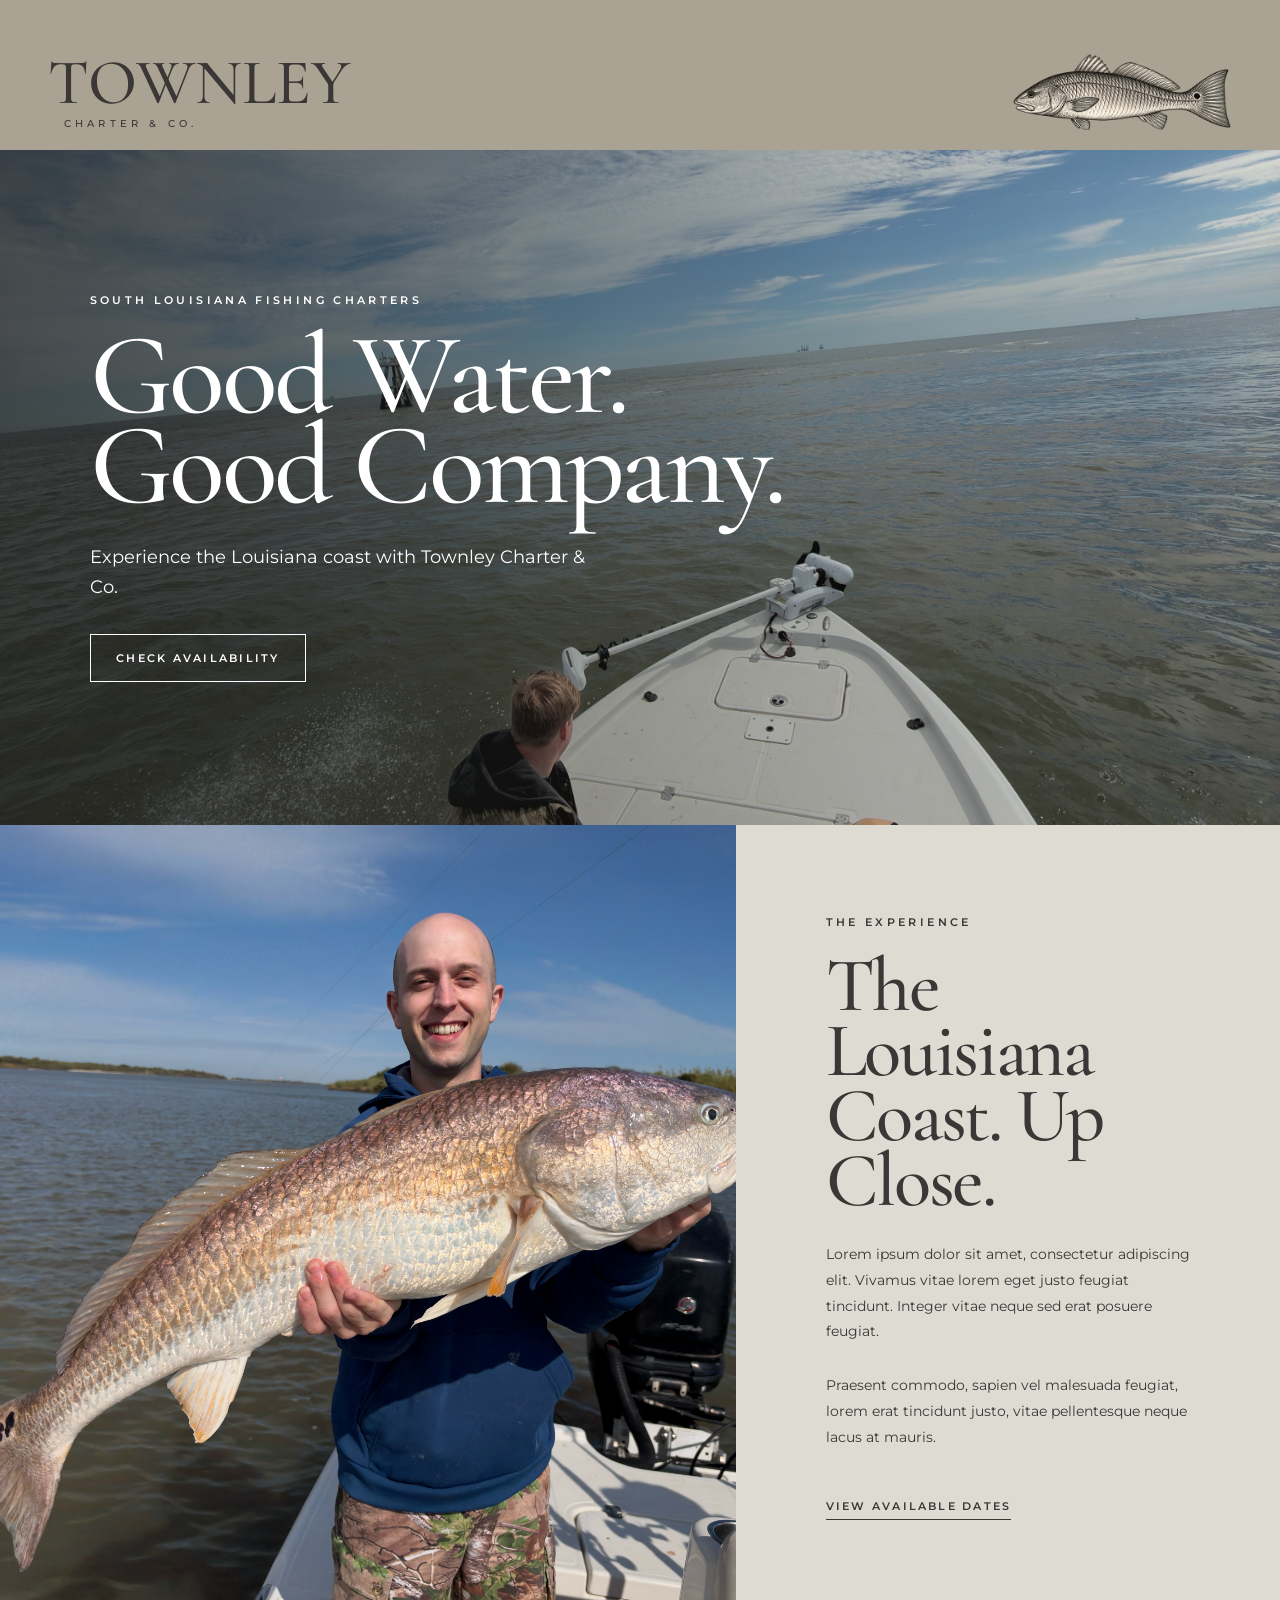
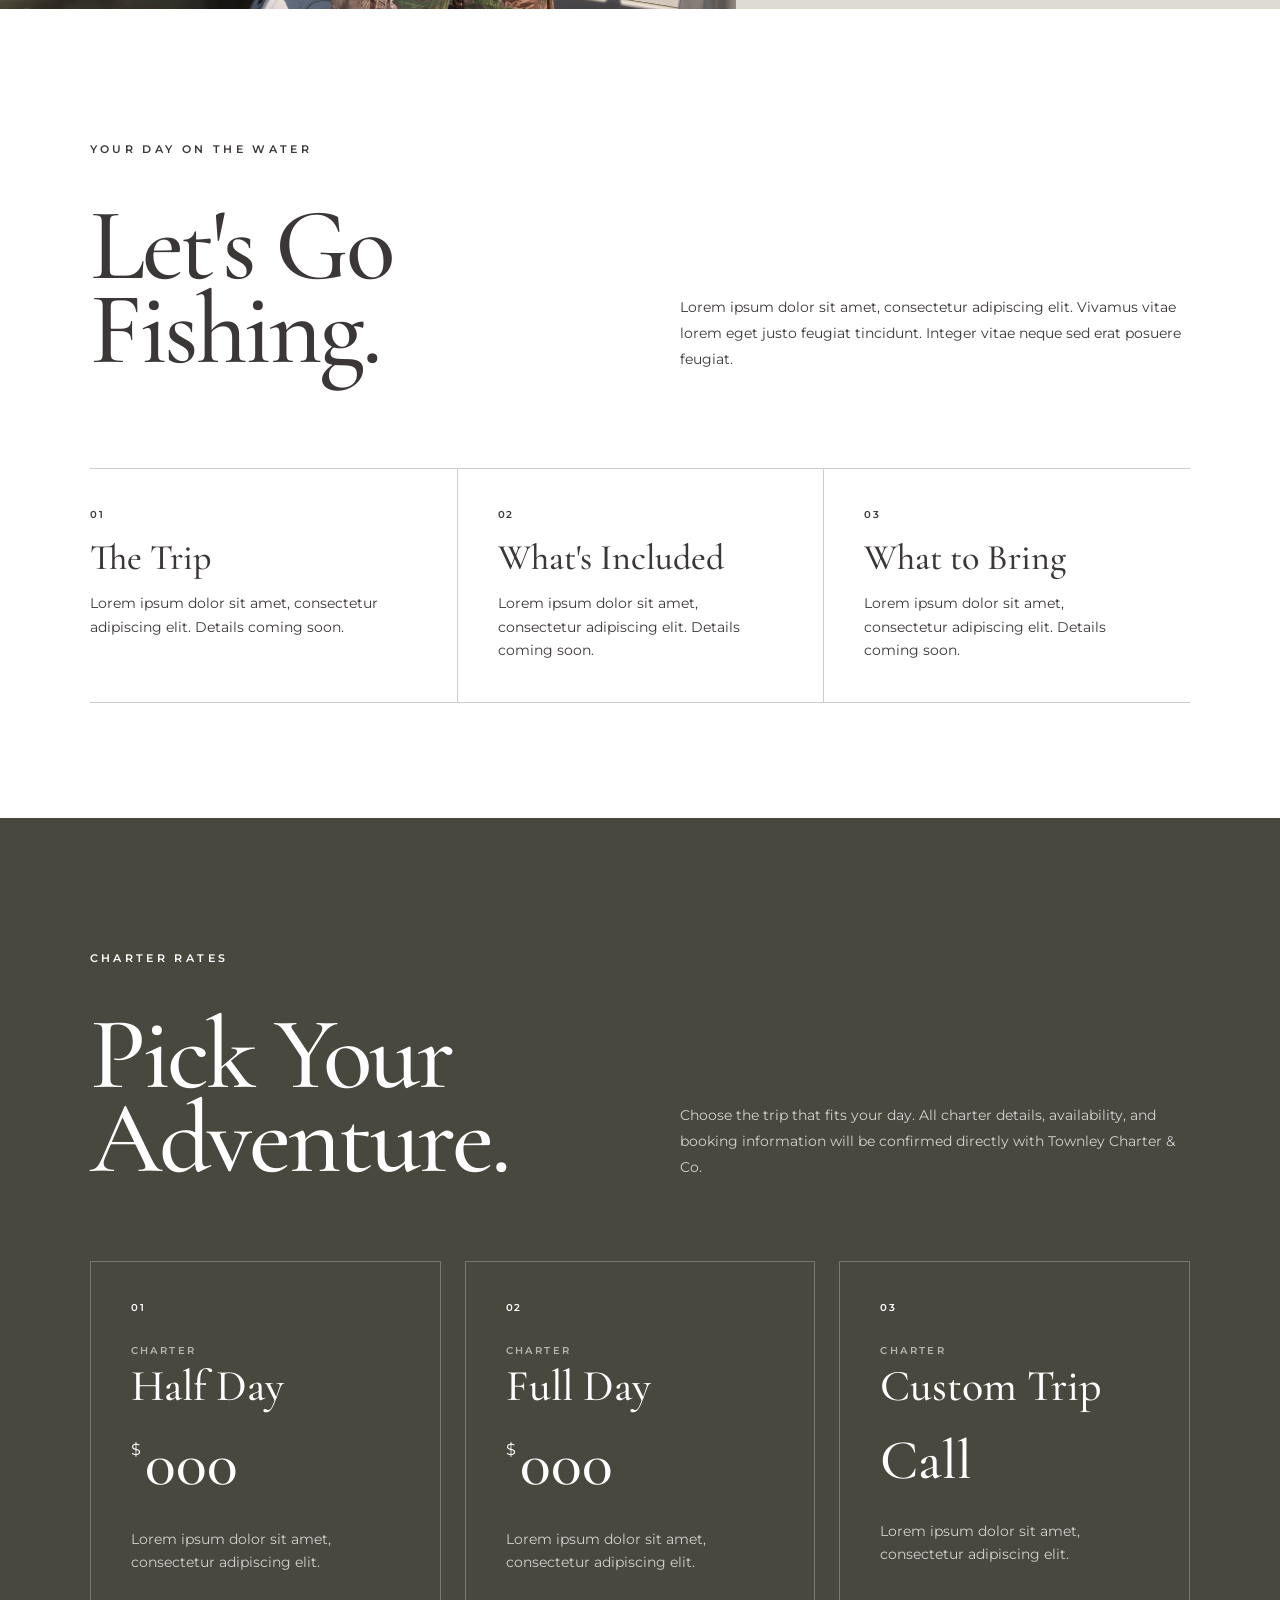
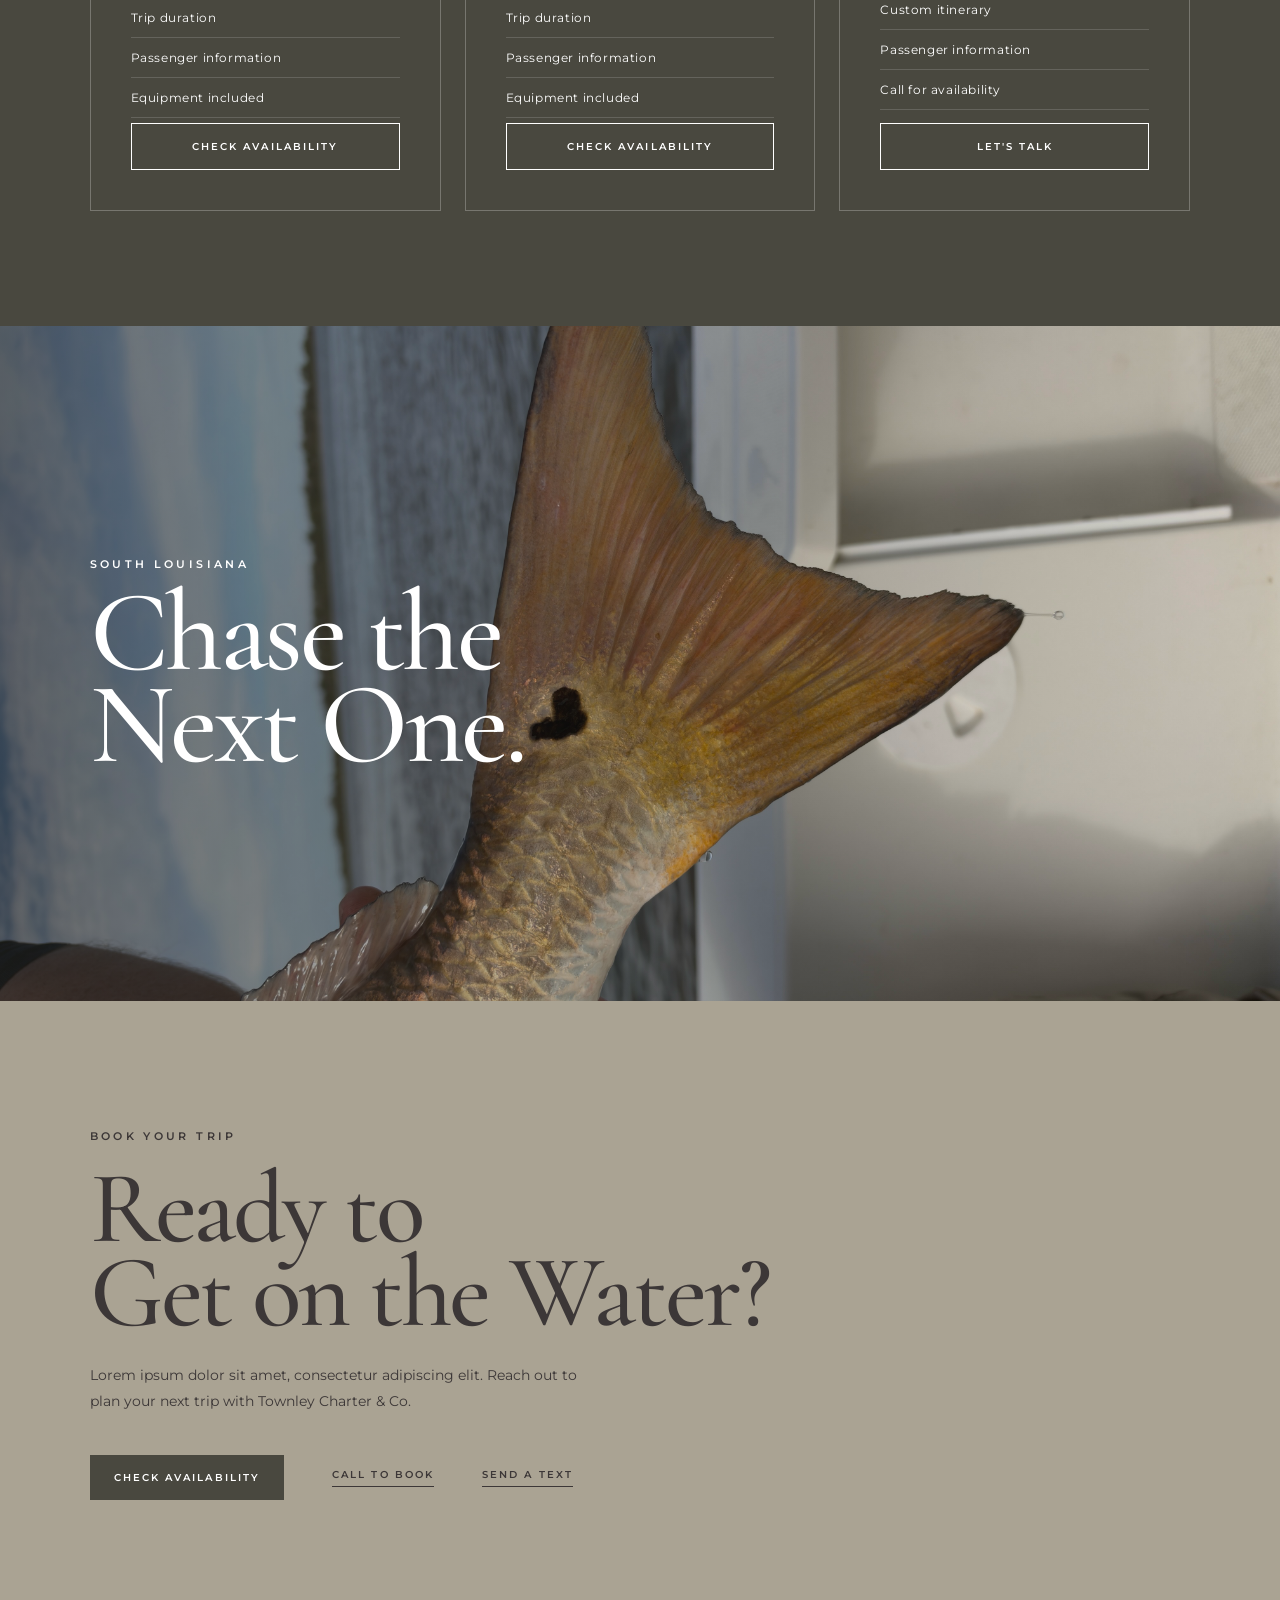
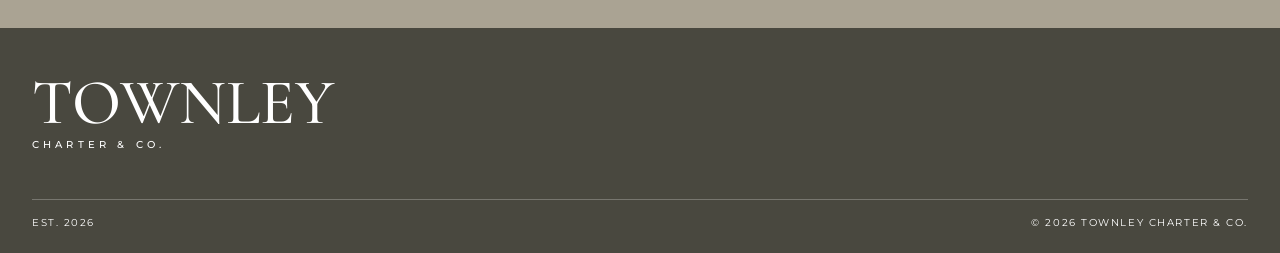
==== commit a33c2fb3: "adding vanilla js to bookings page" ====
--- a/index.html
+++ b/index.html
@@ -25,16 +25,18 @@
 </head>
 <body>
     <header>
-        <div class="brand">
+        <a href="index.html" class="brand">
             <h1>Townley</h1>
             <p>Charter & Co.</p>
-        </div>
-
-        <img
-            src="images/Fishtransparent.PNG"
-            alt=""
-            class="header-fish"
-        >
+        </a>
+
+        <a href="index.html" class="header-mark" aria-label="Townley Charter & Co. home">
+            <img
+                src="images/Fishtransparent.PNG"
+                alt=""
+                class="header-fish"
+            >
+        </a>
     </header>
     <main>
         <section id="hero">
@@ -50,7 +52,7 @@
                     Experience the Louisiana coast with Townley Charter & Co.
                 </p>
 
-                <a href="#contact" class="button">Book a Charter</a>
+                <a href="booking.html" class="button">Check Availability</a>
             </div>
         </section>
         <section id="experience">
@@ -80,8 +82,8 @@
                     tincidunt justo, vitae pellentesque neque lacus at mauris.
                 </p>
 
-                <a href="#contact" class="text-link">
-                    Plan Your Trip
+                <a href="booking.html" class="text-link">
+                    View Available Dates
                 </a>
             </div>
         </section>
@@ -170,8 +172,8 @@
                             <li>Equipment included</li>
                         </ul>
 
-                        <a href="#contact" class="price-button">
-                            Book This Trip
+                        <a href="booking.html" class="price-button">
+                            Check Availability
                         </a>
                     </div>
                 </article>
@@ -199,8 +201,8 @@
                             <li>Equipment included</li>
                         </ul>
 
-                        <a href="#contact" class="price-button">
-                            Book This Trip
+                        <a href="booking.html" class="price-button">
+                            Check Availability
                         </a>
                     </div>
                 </article>
@@ -261,7 +263,11 @@
                 </p>
 
                 <div class="contact-actions">
-                    <a href="tel:+13373683273" class="contact-button">
+                    <a href="booking.html" class="contact-button">
+                        Check Availability
+                    </a>
+
+                    <a href="tel:+13373683273" class="contact-link">
                         Call to Book
                     </a>
 
--- a/css/style.css
+++ b/css/style.css
@@ -52,6 +52,20 @@
 .eyebrow {
     font-weight: 600;
     text-transform: uppercase;
+}
+
+.brand {
+    color: inherit;
+    text-decoration: none;
+}
+
+.header-mark {
+    display: block;
+    line-height: 0;
+}
+
+.header-fish {
+    display: block;
 }
 
 .brand h1,
--- a/css/mobile.css
+++ b/css/mobile.css
@@ -11,15 +11,16 @@
     justify-content: space-between;
 
     gap: 1rem;
-    padding: 1.25rem;
+    padding: 1.25rem 0.5rem;
 
     background-color: var(--beige);
 }
 
 .header-fish {
-    width: 42%;
+    width: 26%;
     max-width: 150px;
     height: auto;
+    align-self: center;
 
     flex-shrink: 0;
 }
@@ -34,6 +35,7 @@
 
 .brand p {
     margin-top: 0.4rem;
+    padding-left: 1rem;
 
     font-size: 0.6rem;
     letter-spacing: 0.35em;
@@ -396,6 +398,7 @@
 
 .contact-link {
     padding-bottom: 0.35rem;
+    margin-left: 0.5rem;
 
     border-bottom: 1px solid currentColor;
 
--- a/css/desktop.css
+++ b/css/desktop.css
@@ -130,7 +130,7 @@
 }
 
 .text-link {
-    margin-top: 2.5rem;
+    margin-top: 3rem;
 
     font-size: 0.7rem;
 }
